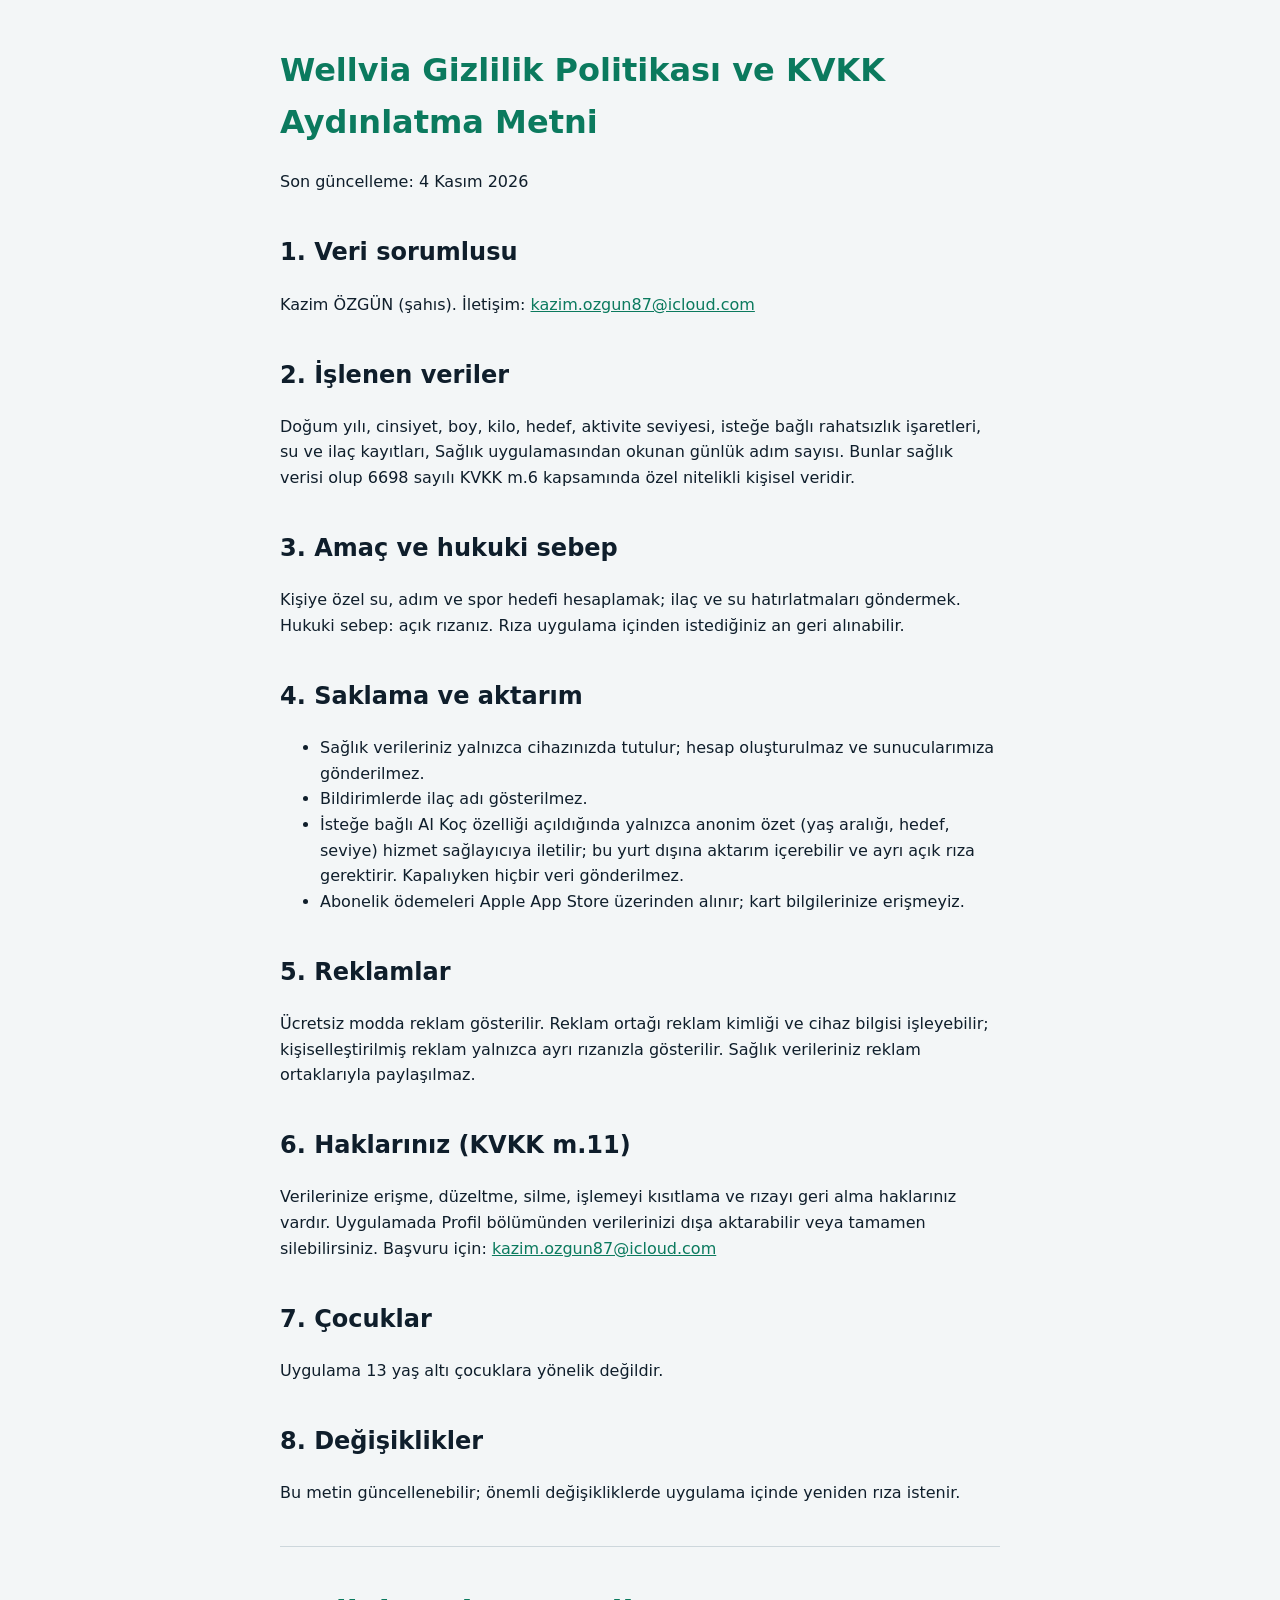
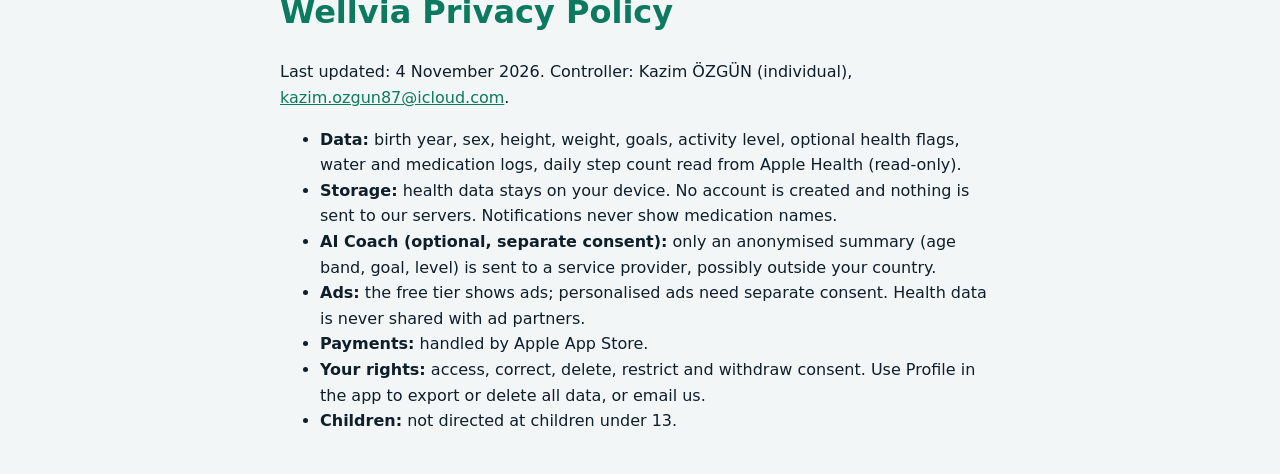
==== privacy.html @ 8e2a16ff "Wellvia privacy policy and terms" ====
<!doctype html>
<html lang="tr"><head><meta charset="utf-8"><meta name="viewport" content="width=device-width,initial-scale=1">
<title>Wellvia Gizlilik Politikası</title><link rel="stylesheet" href="style.css"></head><body>

<h1>Wellvia Gizlilik Politikası ve KVKK Aydınlatma Metni</h1>
<p>Son güncelleme: 4 Kasım 2026</p>
<h2>1. Veri sorumlusu</h2>
<p>Kazim ÖZGÜN (şahıs). İletişim: <a href="mailto:kazim.ozgun87@icloud.com">kazim.ozgun87@icloud.com</a></p>
<h2>2. İşlenen veriler</h2>
<p>Doğum yılı, cinsiyet, boy, kilo, hedef, aktivite seviyesi, isteğe bağlı rahatsızlık işaretleri, su ve ilaç kayıtları, Sağlık uygulamasından okunan günlük adım sayısı. Bunlar sağlık verisi olup 6698 sayılı KVKK m.6 kapsamında özel nitelikli kişisel veridir.</p>
<h2>3. Amaç ve hukuki sebep</h2>
<p>Kişiye özel su, adım ve spor hedefi hesaplamak; ilaç ve su hatırlatmaları göndermek. Hukuki sebep: açık rızanız. Rıza uygulama içinden istediğiniz an geri alınabilir.</p>
<h2>4. Saklama ve aktarım</h2>
<ul>
<li>Sağlık verileriniz yalnızca cihazınızda tutulur; hesap oluşturulmaz ve sunucularımıza gönderilmez.</li>
<li>Bildirimlerde ilaç adı gösterilmez.</li>
<li>İsteğe bağlı AI Koç özelliği açıldığında yalnızca anonim özet (yaş aralığı, hedef, seviye) hizmet sağlayıcıya iletilir; bu yurt dışına aktarım içerebilir ve ayrı açık rıza gerektirir. Kapalıyken hiçbir veri gönderilmez.</li>
<li>Abonelik ödemeleri Apple App Store üzerinden alınır; kart bilgilerinize erişmeyiz.</li>
</ul>
<h2>5. Reklamlar</h2>
<p>Ücretsiz modda reklam gösterilir. Reklam ortağı reklam kimliği ve cihaz bilgisi işleyebilir; kişiselleştirilmiş reklam yalnızca ayrı rızanızla gösterilir. Sağlık verileriniz reklam ortaklarıyla paylaşılmaz.</p>
<h2>6. Haklarınız (KVKK m.11)</h2>
<p>Verilerinize erişme, düzeltme, silme, işlemeyi kısıtlama ve rızayı geri alma haklarınız vardır. Uygulamada Profil bölümünden verilerinizi dışa aktarabilir veya tamamen silebilirsiniz. Başvuru için: <a href="mailto:kazim.ozgun87@icloud.com">kazim.ozgun87@icloud.com</a></p>
<h2>7. Çocuklar</h2>
<p>Uygulama 13 yaş altı çocuklara yönelik değildir.</p>
<h2>8. Değişiklikler</h2>
<p>Bu metin güncellenebilir; önemli değişikliklerde uygulama içinde yeniden rıza istenir.</p>
<hr>
<h1>Wellvia Privacy Policy</h1>
<p>Last updated: 4 November 2026. Controller: Kazim ÖZGÜN (individual), <a href="mailto:kazim.ozgun87@icloud.com">kazim.ozgun87@icloud.com</a>.</p>
<ul>
<li><b>Data:</b> birth year, sex, height, weight, goals, activity level, optional health flags, water and medication logs, daily step count read from Apple Health (read-only).</li>
<li><b>Storage:</b> health data stays on your device. No account is created and nothing is sent to our servers. Notifications never show medication names.</li>
<li><b>AI Coach (optional, separate consent):</b> only an anonymised summary (age band, goal, level) is sent to a service provider, possibly outside your country.</li>
<li><b>Ads:</b> the free tier shows ads; personalised ads need separate consent. Health data is never shared with ad partners.</li>
<li><b>Payments:</b> handled by Apple App Store.</li>
<li><b>Your rights:</b> access, correct, delete, restrict and withdraw consent. Use Profile in the app to export or delete all data, or email us.</li>
<li><b>Children:</b> not directed at children under 13.</li>
</ul>
</body></html>
---- style.css ----
body{font:16px/1.6 -apple-system,system-ui,sans-serif;max-width:720px;margin:0 auto;padding:24px 16px;color:#0f1e2b;background:#f3f6f7}
h1{color:#0b7a5e}h2{margin-top:1.6em}a{color:#0b7a5e}hr{margin:2.5em 0;border:0;border-top:1px solid #cdd7dc}
@media(prefers-color-scheme:dark){body{background:#0f1e2b;color:#e8eef1}hr{border-color:#2b3b47}}
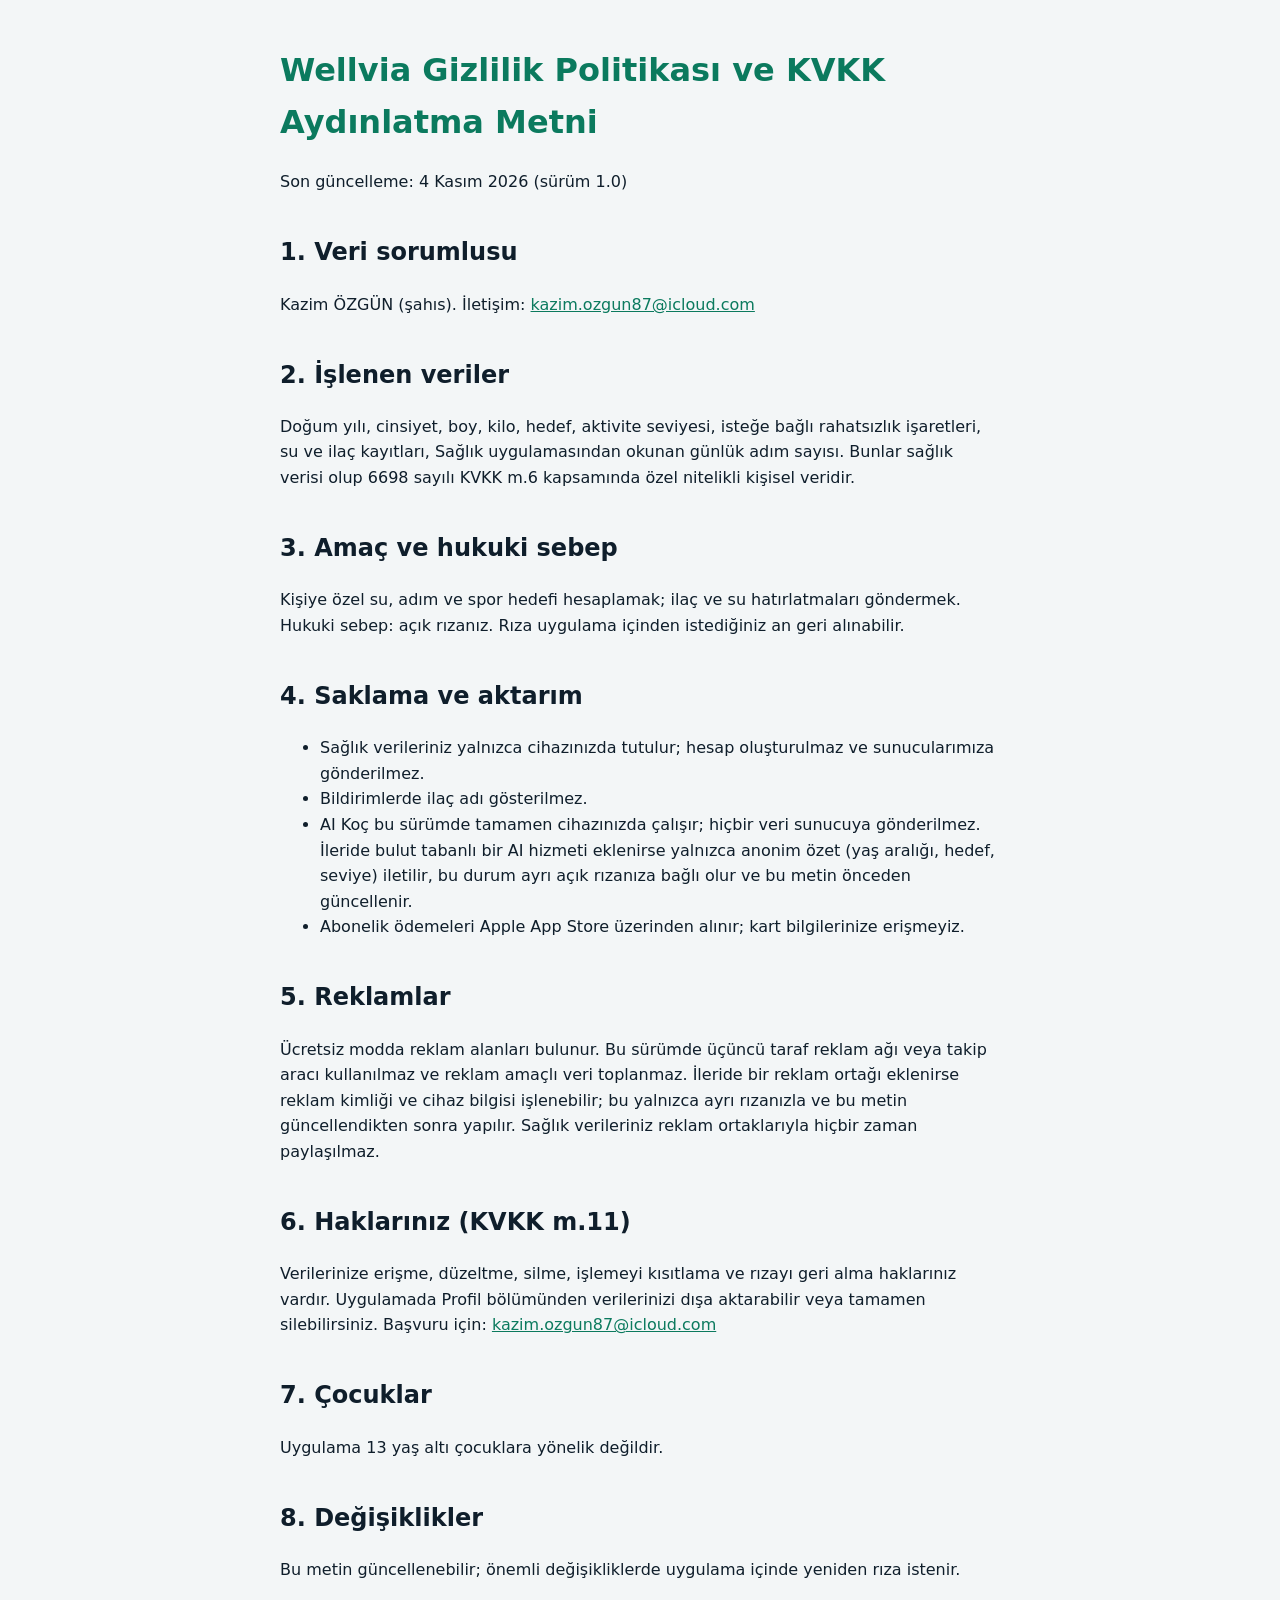
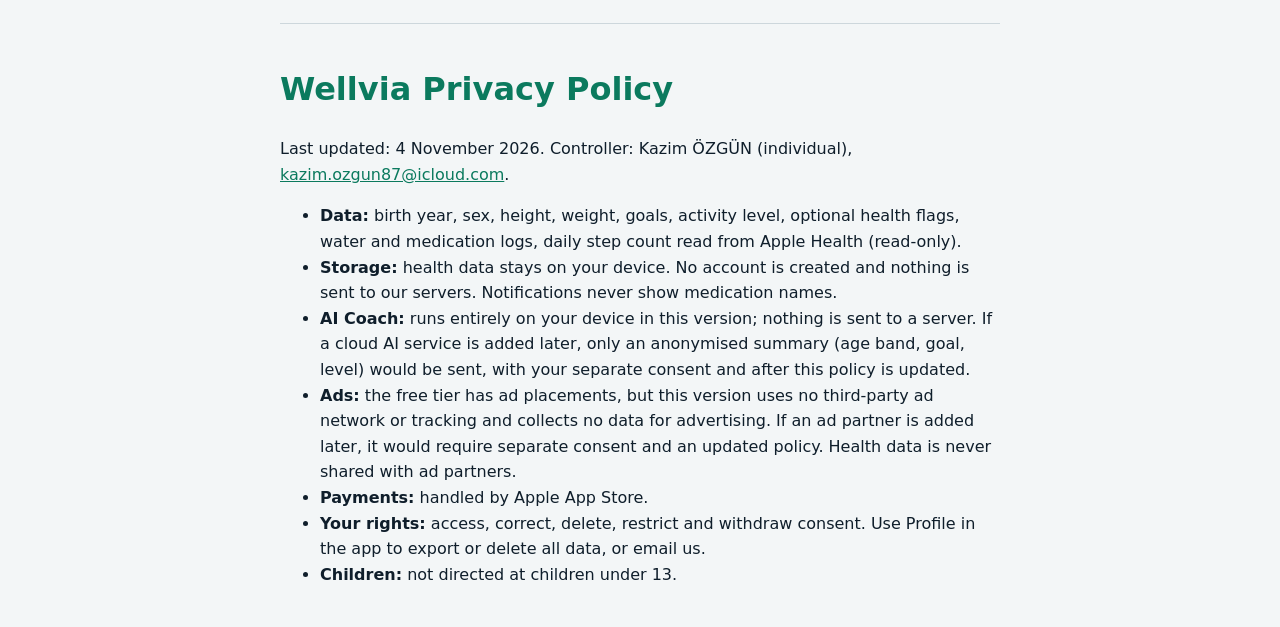
==== commit bfd4c225: "Align privacy policy with version 1.0 behaviour (on-device AI, no ad SDK)" ====
--- a/privacy.html
+++ b/privacy.html
@@ -3,7 +3,7 @@
 <title>Wellvia Gizlilik Politikası</title><link rel="stylesheet" href="style.css"></head><body>
 
 <h1>Wellvia Gizlilik Politikası ve KVKK Aydınlatma Metni</h1>
-<p>Son güncelleme: 4 Kasım 2026</p>
+<p>Son güncelleme: 4 Kasım 2026 (sürüm 1.0)</p>
 <h2>1. Veri sorumlusu</h2>
 <p>Kazim ÖZGÜN (şahıs). İletişim: <a href="mailto:kazim.ozgun87@icloud.com">kazim.ozgun87@icloud.com</a></p>
 <h2>2. İşlenen veriler</h2>
@@ -14,11 +14,11 @@
 <ul>
 <li>Sağlık verileriniz yalnızca cihazınızda tutulur; hesap oluşturulmaz ve sunucularımıza gönderilmez.</li>
 <li>Bildirimlerde ilaç adı gösterilmez.</li>
-<li>İsteğe bağlı AI Koç özelliği açıldığında yalnızca anonim özet (yaş aralığı, hedef, seviye) hizmet sağlayıcıya iletilir; bu yurt dışına aktarım içerebilir ve ayrı açık rıza gerektirir. Kapalıyken hiçbir veri gönderilmez.</li>
+<li>AI Koç bu sürümde tamamen cihazınızda çalışır; hiçbir veri sunucuya gönderilmez. İleride bulut tabanlı bir AI hizmeti eklenirse yalnızca anonim özet (yaş aralığı, hedef, seviye) iletilir, bu durum ayrı açık rızanıza bağlı olur ve bu metin önceden güncellenir.</li>
 <li>Abonelik ödemeleri Apple App Store üzerinden alınır; kart bilgilerinize erişmeyiz.</li>
 </ul>
 <h2>5. Reklamlar</h2>
-<p>Ücretsiz modda reklam gösterilir. Reklam ortağı reklam kimliği ve cihaz bilgisi işleyebilir; kişiselleştirilmiş reklam yalnızca ayrı rızanızla gösterilir. Sağlık verileriniz reklam ortaklarıyla paylaşılmaz.</p>
+<p>Ücretsiz modda reklam alanları bulunur. Bu sürümde üçüncü taraf reklam ağı veya takip aracı kullanılmaz ve reklam amaçlı veri toplanmaz. İleride bir reklam ortağı eklenirse reklam kimliği ve cihaz bilgisi işlenebilir; bu yalnızca ayrı rızanızla ve bu metin güncellendikten sonra yapılır. Sağlık verileriniz reklam ortaklarıyla hiçbir zaman paylaşılmaz.</p>
 <h2>6. Haklarınız (KVKK m.11)</h2>
 <p>Verilerinize erişme, düzeltme, silme, işlemeyi kısıtlama ve rızayı geri alma haklarınız vardır. Uygulamada Profil bölümünden verilerinizi dışa aktarabilir veya tamamen silebilirsiniz. Başvuru için: <a href="mailto:kazim.ozgun87@icloud.com">kazim.ozgun87@icloud.com</a></p>
 <h2>7. Çocuklar</h2>
@@ -31,8 +31,8 @@
 <ul>
 <li><b>Data:</b> birth year, sex, height, weight, goals, activity level, optional health flags, water and medication logs, daily step count read from Apple Health (read-only).</li>
 <li><b>Storage:</b> health data stays on your device. No account is created and nothing is sent to our servers. Notifications never show medication names.</li>
-<li><b>AI Coach (optional, separate consent):</b> only an anonymised summary (age band, goal, level) is sent to a service provider, possibly outside your country.</li>
-<li><b>Ads:</b> the free tier shows ads; personalised ads need separate consent. Health data is never shared with ad partners.</li>
+<li><b>AI Coach:</b> runs entirely on your device in this version; nothing is sent to a server. If a cloud AI service is added later, only an anonymised summary (age band, goal, level) would be sent, with your separate consent and after this policy is updated.</li>
+<li><b>Ads:</b> the free tier has ad placements, but this version uses no third-party ad network or tracking and collects no data for advertising. If an ad partner is added later, it would require separate consent and an updated policy. Health data is never shared with ad partners.</li>
 <li><b>Payments:</b> handled by Apple App Store.</li>
 <li><b>Your rights:</b> access, correct, delete, restrict and withdraw consent. Use Profile in the app to export or delete all data, or email us.</li>
 <li><b>Children:</b> not directed at children under 13.</li>
